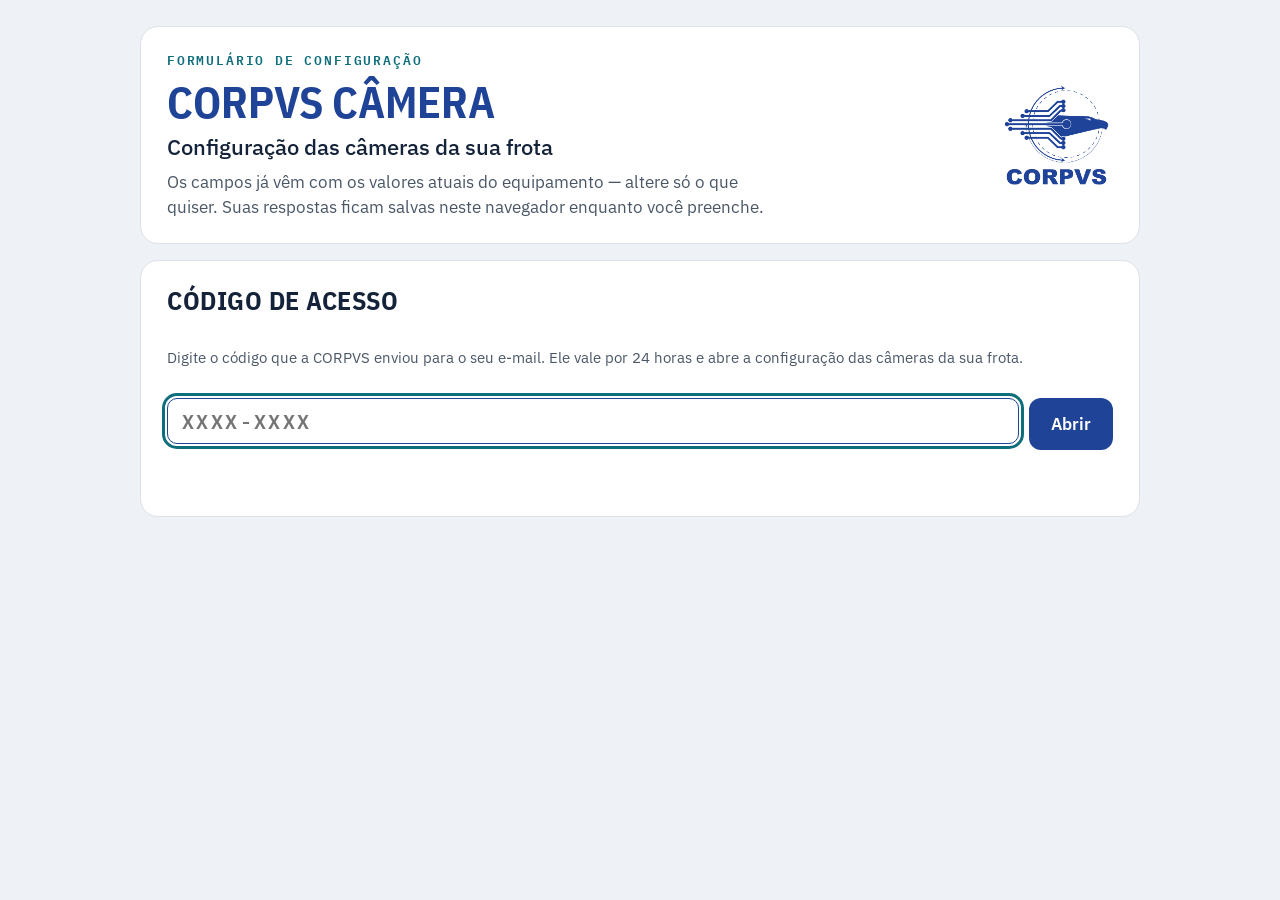
==== camera/index.html @ fdcb8795 "Formulário de câmera: cliente só com câmera não tinha onde configurar ADAS, DSM e gravação Página no" ====
<!doctype html>
<html lang="pt-BR">
<head>
<meta charset="utf-8">
<meta name="viewport" content="width=device-width, initial-scale=1">
<meta name="theme-color" content="#1f4396">
<meta name="robots" content="noindex">
<meta name="referrer" content="no-referrer">
<meta name="description" content="Formulário de configuração da câmera CORPVS.">
<title>CORPVS Câmera — Formulário de Configuração</title>
<link rel="preconnect" href="https://fonts.googleapis.com">
<link rel="preconnect" href="https://fonts.gstatic.com" crossorigin>
<link rel="stylesheet" href="https://fonts.googleapis.com/css2?family=IBM+Plex+Mono:wght@500;600&family=IBM+Plex+Sans:ital,wght@0,400;0,500;0,600;1,400&family=IBM+Plex+Sans+Condensed:wght@700&display=swap">
<link rel="stylesheet" href="../assets/estilo.css">
<style>
  /* Só o que a câmera tem e a telemetria não: a ficha de cada função. */
  .funcao { gap: var(--espaco-m); }
  .funcao__campos { display: grid; gap: var(--espaco-m); grid-template-columns: minmax(0, 1fr); }
  @media (min-width: 560px) { .funcao__campos { grid-template-columns: repeat(auto-fill, minmax(min(100%, 240px), 1fr)); } }
  .funcao__campos .alerta { min-height: 46px; }
  .modulo { font: 600 13px var(--sans); letter-spacing: .06em; text-transform: uppercase; color: var(--teal); }
</style>
</head>
<body>

<div class="pagina">

  <header class="cartao cabecalho">
    <div class="cabecalho__texto">
      <div class="sobretitulo">FORMULÁRIO DE CONFIGURAÇÃO</div>
      <h1>CORPVS CÂMERA</h1>
      <div class="cabecalho__linha2" id="tituloCliente">Configuração das câmeras da sua frota</div>
      <p>Os campos já vêm com os valores atuais do equipamento — altere só o que quiser. Suas respostas ficam salvas neste navegador enquanto você preenche.</p>
    </div>
    <img class="cabecalho__logo" src="../assets/logo.png" alt="CORPVS" width="1766" height="1713">
  </header>

  <!-- ================= ACESSO ================= -->
  <section class="cartao secao acesso" id="telaAcesso">
    <div class="titulo">CÓDIGO DE ACESSO</div>
    <p class="subtitulo">Digite o código que a CORPVS enviou para o seu e-mail. Ele vale por 24 horas e abre
      a configuração das câmeras da sua frota.</p>
    <form class="acesso__linha" id="formAcesso">
      <input class="entrada acesso__codigo" type="text" id="codigo" placeholder="XXXX-XXXX"
             autocomplete="one-time-code" autocapitalize="characters" spellcheck="false" maxlength="12"
             aria-label="Código de acesso">
      <button class="btn" type="submit" id="abrir">Abrir</button>
    </form>
    <p class="dica" id="estadoAcesso" aria-live="polite"></p>
  </section>

  <div id="formulario" class="formulario" hidden>

  <nav class="abas" data-noprint>
    <button class="aba" type="button" data-ir="1" aria-current="true">
      <span class="aba__num">1</span>
      <span class="aba__rot"><b>Identificação</b><span>Responsável · veículos</span></span>
    </button>
    <button class="aba" type="button" data-ir="2" aria-current="false">
      <span class="aba__num">2</span>
      <span class="aba__rot"><b>Estrada (ADAS)</b><span>Colisão · faixa · distância</span></span>
    </button>
    <button class="aba" type="button" data-ir="3" aria-current="false">
      <span class="aba__num">3</span>
      <span class="aba__rot"><b>Motorista (DSM)</b><span>Cansaço · celular · cinto · direção</span></span>
    </button>
    <button class="aba" type="button" data-ir="4" aria-current="false">
      <span class="aba__num">4</span>
      <span class="aba__rot"><b>Gravação</b><span>Microfone · veículo desligado</span></span>
    </button>
  </nav>

  <!-- ================= ETAPA 1 — IDENTIFICAÇÃO ================= -->
  <div id="pagina1" class="folha">
    <section class="cartao secao">
      <div class="titulo">IDENTIFICAÇÃO</div>
      <div class="grade-campos">
        <div class="campo">
          <span>Empresa</span>
          <div class="entrada entrada--fixa" id="nomeCliente"></div>
        </div>
        <label class="campo">
          <span>Responsável</span>
          <input type="text" id="responsavel" placeholder="Seu nome" autocomplete="name">
        </label>
        <label class="campo">
          <span>E-mail</span>
          <input type="email" id="email" placeholder="nome@empresa.com.br" autocomplete="email" required>
          <span class="dica" id="dicaEmail"></span>
        </label>
      </div>

      <!-- Campo-armadilha: fora da tela e sem foco por tabulação.
           Se vier com conteúdo, o envio é descartado do outro lado. -->
      <div class="armadilha" aria-hidden="true">
        <label>Não preencha este campo
          <input type="text" id="armadilha" name="sobrenome_meio" tabindex="-1" autocomplete="off">
        </label>
      </div>
    </section>

    <section class="cartao secao">
      <div class="cabecalho-bloco cabecalho-bloco--quebra">
        <div>
          <div class="titulo">VEÍCULOS</div>
          <div class="subtitulo">A configuração desta página vale para todos os veículos abaixo.</div>
        </div>
        <div class="contador" id="contadorPlacas">—</div>
      </div>
      <div class="placas" id="listaPlacas"></div>
    </section>

    <section class="cartao secao">
      <div>
        <div class="titulo">ALARMES NA CABINE</div>
        <div class="subtitulo">Vale para todas as funções. Ligado, você escolhe função por função nas próximas etapas.</div>
      </div>
      <div id="alarmesCabine"></div>
    </section>

    <div class="rodape-nav rodape-nav--fim" data-noprint>
      <button class="btn" type="button" data-ir="2">Estrada (ADAS) →</button>
    </div>
  </div>

  <!-- ================= ETAPAS 2 a 4 — montadas pelo camera.js ================= -->
  <div id="pagina2" class="folha" hidden>
    <div class="folha" data-modulos="ADAS"></div>
    <div class="rodape-nav" data-noprint>
      <button class="btn btn--fantasma" type="button" data-ir="1">← Identificação</button>
      <button class="btn" type="button" data-ir="3">Motorista (DSM) →</button>
    </div>
  </div>

  <div id="pagina3" class="folha" hidden>
    <div class="folha" data-modulos="DSM VSD"></div>
    <div class="rodape-nav" data-noprint>
      <button class="btn btn--fantasma" type="button" data-ir="2">← Estrada (ADAS)</button>
      <button class="btn" type="button" data-ir="4">Gravação →</button>
    </div>
  </div>

  <div id="pagina4" class="folha" hidden>
    <div class="folha" data-modulos="Gravação"></div>
    <section class="cartao secao">
      <div class="titulo">OBSERVAÇÕES</div>
      <textarea id="observacoes" rows="3" placeholder="Algo mais que devemos saber?"></textarea>
    </section>
    <div class="rodape-nav" data-noprint>
      <button class="btn btn--fantasma" type="button" data-ir="3">← Motorista (DSM)</button>
      <button class="btn" type="button" id="abrirResumo">Revisar e enviar</button>
    </div>
  </div>

  </div>

</div>

<!-- ================= RESUMO ================= -->
<div class="modal" id="modal" hidden role="dialog" aria-modal="true" aria-label="Resumo da configuração">
  <div class="modal__caixa">
    <div class="modal__topo">
      <b>Resumo da configuração</b>
      <button class="fechar" type="button" id="fecharResumo" aria-label="Fechar">×</button>
    </div>
    <div class="modal__corpo" id="corpoResumo"></div>
    <div class="modal__pe">
      <span class="estado" id="estadoEnvio"></span>
      <button class="btn btn--fantasma" type="button" id="copiarResumo">Copiar resumo</button>
      <button class="btn" type="button" id="enviar">Enviar respostas</button>
    </div>
  </div>
</div>

<script src="catalogo.js" defer></script>
<script src="camera.js" defer></script>
</body>
</html>
---- assets/estilo.css ----
/* ------------------------------------------------------------------ *
 * Tokens. Cor, medida e tipografia num lugar só — mexer aqui muda a
 * página inteira, e não há valor de cor solto no meio do documento.
 * ------------------------------------------------------------------ */
:root {
  --azul: #1f4396;
  --azul-escuro: #18357a;
  --azul-claro: #eaf0fa;
  --teal: #0f6e7c;
  --teal-claro: #e6f1f3;
  --texto: #14233a;
  --texto-medio: #4a5767;
  --texto-fraco: #5b6878;
  --fundo: #eef1f5;
  --cartao: #fff;
  --cinza-claro: #f4f6f9;
  --borda: #dbe1e8;
  --borda-campo: #cdd5df;
  --verde: #1f9a6a;
  --verde-fundo: #f3faf6;
  --verde-borda: #9fd6bd;
  --vermelho: #c0392b;
  --alerta: #a4461b;
  --sans: 'IBM Plex Sans', -apple-system, BlinkMacSystemFont, 'Segoe UI', sans-serif;
  --cond: 'IBM Plex Sans Condensed', 'IBM Plex Sans', sans-serif;
  --mono: 'IBM Plex Mono', ui-monospace, Consolas, monospace;
  --raio: 14px;
  --raio-g: 18px;
  --toque: 44px;   /* alvo mínimo de toque */
  /* Espaçamento: entre caixas, dentro da caixa, entre itens pequenos.
     Nenhuma distância entre blocos é escrita solta — muda aqui, muda tudo. */
  --espaco: 16px;
  --espaco-m: 12px;
  --espaco-p: 8px;
}

* { box-sizing: border-box; }
/* Vem antes de tudo: o display de uma classe nossa nunca pode vencer o
   hidden, senão a página escondida continua na tela. */
[hidden] { display: none !important; }
html { -webkit-text-size-adjust: 100%; }
body {
  margin: 0;
  background: var(--fundo);
  color: var(--texto);
  font: 400 17px/1.5 var(--sans);
}
a { color: var(--azul); }
h1, h2, h3 { margin: 0; }
img { display: block; max-width: 100%; height: auto; }
button { font-family: inherit; }

/* Todo input tem largura intrínseca (~20 caracteres) que uma coluna de
   grade respeita — e é assim que um formulário estoura a tela do
   telefone sem ninguém ver. Aqui se permite encolher. */
input, textarea, select { min-width: 0; }

/* Se a fonte condensada não carregar (rede do cliente, modo offline), o
   título cai numa fonte bem mais larga. Quebrar é melhor que vazar. */
h1, .titulo, .titulo--grande { overflow-wrap: anywhere; }

/* Some a seta do input numérico: o valor é digitado ou arrastado. */
input[type=number] { -moz-appearance: textfield; appearance: textfield; }
input::-webkit-outer-spin-button,
input::-webkit-inner-spin-button { -webkit-appearance: none; margin: 0; }

:where(button, input, textarea, [tabindex]):focus-visible {
  outline: 3px solid var(--teal);
  outline-offset: 2px;
}

/* ------------------------------------------------------------------ *
 * Estrutura — mobile-first. As quebras em 640px e 900px só ACRESCENTAM
 * colunas; o telefone é o estado natural do documento, não a exceção.
 * ------------------------------------------------------------------ */
.pagina {
  max-width: 1040px;
  margin: 0 auto;
  padding: var(--espaco) var(--espaco) 48px;
  display: flex;
  flex-direction: column;
  gap: var(--espaco);
}
/* O formulário é um invólucro só para esconder tudo antes do código: as
   caixas dentro dele continuam sendo filhas da .pagina para o espaçamento. */
.formulario { display: contents; }
.folha { display: flex; flex-direction: column; gap: var(--espaco); }
@media (min-width: 640px) {
  .pagina { padding: 26px 20px 56px; }
}

.cartao {
  background: var(--cartao);
  border: 1px solid var(--borda);
  border-radius: var(--raio-g);
  padding: 20px;
}
@media (min-width: 640px) { .cartao { padding: 22px 26px; } }

.secao { display: flex; flex-direction: column; gap: var(--espaco); }
.campos-bloco { display: flex; flex-direction: column; gap: var(--espaco-m); }

.cabecalho {
  display: flex;
  flex-direction: column;
  gap: 18px;
}
.cabecalho__texto { display: flex; flex-direction: column; gap: 8px; }
.sobretitulo {
  font: 600 13px var(--mono);
  letter-spacing: .14em;
  color: var(--teal);
}
.cabecalho h1 {
  font: 700 clamp(30px, 9vw, 44px)/1.05 var(--cond);
  color: var(--azul);
}
.cabecalho__linha2 { font: 500 clamp(18px, 5vw, 22px)/1.3 var(--sans); }
.cabecalho p { margin: 0; color: var(--texto-medio); max-width: 60ch; }
.cabecalho__logo { height: 84px; width: auto; align-self: flex-start; }
@media (min-width: 640px) {
  .cabecalho { flex-direction: row; align-items: center; justify-content: space-between; gap: 24px; }
  .cabecalho__texto { flex: 1; }
  .cabecalho__logo { height: 110px; align-self: center; }
}

/* Regra geral das grades deste arquivo: NENHUM track pode passar da
   largura do contêiner. Coluna "auto" adota a largura mínima do conteúdo
   e vaza para fora do cartão sem rolar a tela — o campo simplesmente
   atravessa a borda. Por isso todo track é minmax(0,1fr) no telefone e
   minmax(min(100%,Xpx),1fr) quando pode haver mais de uma coluna. */

/* Abas das quatro etapas: duas por linha no telefone, quatro no desktop */
.abas { display: grid; gap: 10px; grid-template-columns: minmax(0, 1fr) minmax(0, 1fr); }
@media (min-width: 900px) { .abas { grid-template-columns: repeat(4, minmax(0, 1fr)); } }
.aba {
  display: flex;
  align-items: center;
  gap: 14px;
  min-height: var(--toque);
  padding: 12px 16px;
  border: 1.5px solid var(--azul);
  border-radius: var(--raio);
  background: var(--cartao);
  color: var(--azul);
  text-align: left;
  cursor: pointer;
}
.aba[aria-current="true"] { background: var(--azul); color: #fff; }
.aba__num { font: 700 24px var(--cond); }
.aba__rot { display: flex; flex-direction: column; min-width: 0; }
@media (max-width: 639px) {
  .aba { gap: 10px; padding: 10px 12px; }
  .aba__num { font-size: 20px; }
  .aba__rot b { font-size: 15px; }
  .aba__rot span { display: none; }
}
.aba__rot b { font: 600 16px var(--sans); }
.aba__rot span { font: 400 13px var(--sans); }

/* Títulos de bloco */
.titulo { font: 700 clamp(22px, 6vw, 26px) var(--cond); letter-spacing: .02em; }
.titulo--grande { font-size: clamp(23px, 6.5vw, 28px); line-height: 1.05; }
.subtitulo { font: 400 15px var(--sans); color: var(--texto-medio); }
/* Cabeçalho de bloco: título à esquerda, selo de unidade à direita.
   SEM flex-wrap de propósito. Com wrap, o navegador decide quebrar a
   linha ANTES de tentar encolher o título — o selo desce e cada bloco
   ganha uma faixa inteira de altura à toa. Sem wrap, o título encolhe e
   quebra em duas linhas, que é o comportamento certo aqui.
   Onde o segundo elemento não é um selo estreito (contador de veículos,
   par de botões), usa-se o modificador --quebra. */
.cabecalho-bloco {
  display: flex;
  justify-content: space-between;
  align-items: flex-start;
  gap: 12px;
  flex-wrap: nowrap;
}
.cabecalho-bloco > :first-child { flex: 1 1 auto; min-width: 0; }
.cabecalho-bloco > :first-child + * { flex: 0 0 auto; }
.cabecalho-bloco--quebra { flex-wrap: wrap; }
.numero-bloco { font: 600 13px var(--mono); letter-spacing: .12em; color: var(--texto-fraco); }
.unidade {
  display: flex; flex-direction: column; align-items: center;
  padding: 6px 16px 8px; border-radius: 12px;
  background: var(--azul); color: #fff; flex-shrink: 0;
}
.unidade small { font: 500 11px var(--mono); letter-spacing: .18em; color: #c7d4ee; }
.unidade b { font: 700 clamp(26px, 7vw, 34px)/1 var(--cond); }
.icone-bloco {
  width: 54px; height: 54px; border-radius: 14px; flex-shrink: 0;
  background: var(--teal-claro); color: var(--teal);
  display: flex; align-items: center; justify-content: center;
}

/* Campos */
.grade-campos { display: grid; gap: 12px; grid-template-columns: minmax(0, 1fr); }
@media (min-width: 560px) { .grade-campos { grid-template-columns: repeat(auto-fit, minmax(min(100%, 230px), 1fr)); } }
.campo { display: flex; flex-direction: column; gap: 6px; }
.campo > span:first-child { font: 600 16px var(--sans); }
.campo input[type=text],
.campo input[type=email],
.entrada {
  width: 100%;
  height: 46px;
  border: 1.5px solid var(--borda-campo);
  border-radius: 10px;
  padding: 0 14px;
  font: 400 16px var(--sans);
  color: var(--texto);
  background: var(--cartao);
}
.campo input:focus, .entrada:focus { border-color: var(--azul); }
.dica { font: 400 14px var(--sans); color: var(--texto-fraco); }
.dica--alerta { color: var(--alerta); }
.dica--erro { color: var(--vermelho); font-weight: 600; }
.opcional {
  font: 400 12px var(--mono); font-style: normal; letter-spacing: .06em;
  color: var(--texto-fraco); background: var(--cinza-claro);
  padding: 2px 7px; border-radius: 5px; margin-left: 6px;
}

/* Lista de modelos: mesmo corpo dos campos de texto, com a seta própria
   do sistema — trocar a seta por desenho nosso não ganha nada aqui. */
select.entrada { cursor: pointer; padding-right: 10px; }

/* De onde vieram as faixas. Fica acima da barra porque é a primeira
   pergunta de quem olha para ela: "esses números saíram de onde?" */
.origem-faixas {
  margin: 0;
  padding: 8px 12px;
  border-radius: 8px;
  background: var(--cinza-claro);
  font: 400 14px/1.4 var(--sans);
  color: var(--texto-medio);
}
.origem-faixas b { color: var(--teal); font-weight: 600; }

/* --- Conjuntos de veículos -------------------------------------------- */
.conjuntos { border-left: 3px solid var(--teal); }
.fichas { display: flex; flex-wrap: wrap; gap: 8px; }
.ficha {
  display: flex; align-items: stretch;
  border: 1.5px solid var(--borda-campo);
  border-radius: 10px;
  overflow: hidden;
  background: var(--cartao);
}
.ficha--ativa { border-color: var(--azul); background: var(--azul); }
.ficha__nome {
  min-height: var(--toque);
  padding: 0 14px;
  border: 0; background: none; cursor: pointer;
  font: 600 15px var(--sans); color: var(--azul);
  max-width: 60vw; overflow: hidden; text-overflow: ellipsis; white-space: nowrap;
}
.ficha--ativa .ficha__nome { color: #fff; }
.ficha__tira {
  width: 38px; border: 0; cursor: pointer;
  background: none; color: var(--texto-fraco);
  font-size: 20px; line-height: 1;
  border-left: 1.5px solid var(--borda-campo);
}
.ficha--ativa .ficha__tira { color: #c7d4ee; border-left-color: rgba(255,255,255,.35); }
.ficha__tira:hover { color: var(--vermelho); background: #fdf1ec; }
.ficha--ativa .ficha__tira:hover { color: #fff; background: rgba(255,255,255,.18); }

/* Qual conjunto está sendo editado. Presa no topo enquanto se rola. */
.editando {
  position: sticky; top: 0; z-index: 5;
  display: flex; align-items: center; gap: 8px; width: 100%;
  min-height: var(--toque); padding: 8px 14px;
  border: 0; border-radius: 10px;
  background: var(--azul); color: #fff;
  font: 400 14px var(--sans); text-align: left; cursor: pointer;
  box-shadow: 0 4px 12px rgba(20, 35, 58, .18);
}
.editando b { font-weight: 600; min-width: 0; overflow: hidden; text-overflow: ellipsis; white-space: nowrap; }
.editando span { flex: 0 0 auto; opacity: .8; font-size: 13px; }
.editando span:last-child { margin-left: auto; }

/* Sinal de troca: o conteúdo pisca ao mudar de conjunto, senão parece
   que nada aconteceu — a página de baixo tem a mesma cara. */
@keyframes trocou { from { opacity: .25; transform: translateY(6px); } to { opacity: 1; transform: none; } }
@keyframes chegou { 0% { transform: scale(.85); } 60% { transform: scale(1.06); } 100% { transform: none; } }
.trocou { animation: trocou .3s ease-out; }
.ficha--nova { animation: chegou .35s ease-out; }

/* Resposta ao toque: o botão afunda enquanto é pressionado. */
.btn:active, .btn-adicionar:active, .ficha__nome:active, .ficha__tira:active,
.aba:active, .editando:active, .cambio button:active { transform: scale(.96); }
.btn, .btn-adicionar, .ficha, .aba, .editando, .cambio button { transition: transform .08s, background-color .15s; }

@media (prefers-reduced-motion: reduce) {
  .trocou, .ficha--nova { animation: none; }
}

/* Campo fora do intervalo permitido. A borda vermelha sozinha não
   comunica a quem não enxerga cor — por isso vem sempre acompanhada da
   mensagem em .dica--erro, que o leitor de tela anuncia. */
.campo--erro .medida,
.campo--erro input { border-color: var(--vermelho); }
.campo--erro .medida input { border-color: transparent; }

/* Marca de valor alterado pelo cliente: o que ele mexeu de propósito
   precisa se distinguir do que ficou como veio. */
.marca-alterado {
  font: 600 11px var(--mono); letter-spacing: .08em;
  color: var(--teal); background: var(--teal-claro);
  padding: 2px 7px; border-radius: 5px; margin-left: 8px;
  white-space: nowrap;
}

/* Campo-armadilha: fora da tela, nunca visível, nunca focável por
   tabulação. display:none não serve — robô que lê o CSS pula o campo. */
.armadilha {
  position: absolute;
  left: -9999px;
  width: 1px; height: 1px;
  overflow: hidden;
}


/* Campo numérico com sufixo de unidade */
.medida {
  display: flex;
  height: 46px;
  border: 1.5px solid var(--borda-campo);
  border-radius: 10px;
  overflow: hidden;
  background: var(--cartao);
}
.medida input {
  flex: 1; min-width: 0; border: 0; outline: none; background: transparent;
  padding: 0 14px; font: 500 18px var(--mono); color: var(--texto);
}
.medida__unidade {
  display: flex; align-items: center; padding: 0 14px;
  background: #eef2f7; border-left: 1.5px solid var(--borda-campo);
  font: 600 14px var(--mono); color: var(--azul);
}
.medida[data-desligado="1"] { background: #f1f3f6; }
.medida[data-desligado="1"] input { color: var(--texto-fraco); }

textarea {
  width: 100%;
  border: 1.5px solid var(--borda-campo);
  border-radius: 10px;
  padding: 12px 14px;
  font: 400 17px/1.5 var(--sans);
  color: var(--texto);
  resize: vertical;
}

/* Botões */
.btn {
  min-height: var(--toque);
  height: 52px;
  padding: 0 22px;
  border: 0;
  border-radius: 12px;
  background: var(--azul);
  color: #fff;
  font: 600 17px var(--sans);
  cursor: pointer;
}
.btn:hover { background: var(--azul-escuro); }
.btn--fantasma { background: var(--cartao); color: var(--azul); border: 1.5px solid var(--azul); }
.btn--fantasma:hover { background: var(--azul-claro); }
.btn--pequeno { height: 40px; padding: 0 14px; font-size: 14px; border-radius: 8px;
  background: var(--cartao); color: var(--azul); border: 1.5px solid var(--borda-campo); }
.btn[disabled] { opacity: .6; cursor: default; }
.rodape-nav { display: flex; gap: 12px; flex-wrap: wrap; justify-content: space-between; }
.rodape-nav--fim { justify-content: flex-end; }
.rodape-nav .btn { flex: 1 1 auto; }
@media (min-width: 560px) { .rodape-nav .btn { flex: 0 0 auto; } }

/* --- Veículos: cartão empilhado no telefone, linha no desktop --------- */
/* --- Frota: uma linha por placa ------------------------------------- */
.acoes-frota { display: flex; gap: 8px; flex-wrap: wrap; }
.placas { display: flex; flex-direction: column; gap: 8px; }
.placa-linha {
  display: grid; gap: 8px 12px; align-items: center;
  /* No telefone: placa e grupo em cima, câmbio embaixo com a largura toda —
     lado a lado, "Automático" não cabe a 360px. */
  grid-template-columns: minmax(0, 1fr) 128px;
  grid-template-areas: "id grupo" "cambio cambio";
  padding: 10px 12px;
  border: 1px solid var(--borda); border-radius: 12px; background: var(--cinza-claro);
}
.placa-linha--pendente { border-color: #e9b48f; background: #fdf6f1; }
.placa-linha__id { grid-area: id; display: flex; flex-direction: column; min-width: 0; }
.placa-linha__id b { font: 600 17px var(--mono); color: var(--texto); }
.placa-linha__id span { font: 400 13px var(--sans); color: var(--texto-fraco); overflow: hidden; text-overflow: ellipsis; white-space: nowrap; }
.placa-linha .cambio { grid-area: cambio; height: 42px; }
.placa-linha .cambio button { padding: 0 8px; font-size: 14px; }
.placa-linha__grupo { grid-area: grupo; height: 42px; min-width: 0; }
@media (min-width: 720px) {
  .placa-linha {
    grid-template-columns: minmax(0, 1fr) 220px 200px;
    grid-template-areas: "id cambio grupo";
  }
}
.contador--alerta { color: var(--alerta); background: #fdf1ec; }
.resumo-grupos { display: flex; flex-direction: column; gap: 4px; }
.resumo-grupos__linha { display: flex; justify-content: space-between; gap: 12px; font: 400 14px var(--sans); color: var(--texto-medio); }
.resumo-grupos__linha b { color: var(--texto); font-weight: 600; }
.placas-do-grupo { margin: 0; font: 500 14px/1.5 var(--mono); color: var(--texto-medio); overflow-wrap: anywhere; }
.entrada--fixa { display: flex; align-items: center; height: auto; min-height: 46px; padding: var(--espaco-p) 14px;
  background: var(--cinza-claro); font: 500 15px/1.3 var(--sans); }

/* --- Acesso ----------------------------------------------------------- */
.acesso__linha { display: flex; gap: 10px; flex-wrap: wrap; }
.acesso__codigo { flex: 1 1 200px; min-width: 0; font: 600 20px var(--mono); letter-spacing: .12em; text-transform: uppercase; }

/* --- Ranking ---------------------------------------------------------- */
.explica-regra { display: flex; flex-direction: column; gap: 8px; font: 400 16px/1.5 var(--sans); color: var(--texto-medio); }
.explica-regra p { margin: 0; }
.explica-regra b { color: var(--texto); }
.explica-regra__exemplo { padding: 10px 14px; border-radius: 10px; background: var(--azul-claro); color: var(--azul); }
.regras__bloco { display: flex; flex-direction: column; gap: var(--espaco-p); }
.regras__grupo { font: 600 13px var(--sans); letter-spacing: .06em; text-transform: uppercase; color: var(--teal); }
.regra { display: flex; flex-direction: column; gap: 8px; }
.regra--ligada .regra__liga { border-color: var(--azul); }
.regra__valores { display: flex; flex-wrap: wrap; align-items: center; gap: 6px; padding: 0 4px; font: 400 15px var(--sans); color: var(--texto-medio); }
.regra__numero { width: 56px; height: 40px; padding: 0 8px; text-align: center; font: 600 16px var(--mono); }
.regra .dica { margin: 0; }

.cambio { display: flex; border: 1.5px solid var(--borda-campo); border-radius: 10px; overflow: hidden; height: 46px; }
.cambio button {
  flex: 1; border: 0; padding: 0 14px; cursor: pointer;
  background: var(--cartao); color: var(--texto-medio);
  font: 500 15px var(--sans); white-space: nowrap;
}
.cambio button[aria-pressed="true"] { background: var(--azul); color: #fff; }
.contador {
  font: 600 15px var(--mono); color: var(--azul);
  background: var(--azul-claro); padding: 8px 14px; border-radius: 8px; white-space: nowrap;
}
.btn-adicionar {
  display: inline-flex; align-items: center; gap: 10px;
  min-height: var(--toque); padding: 0 18px;
  border-radius: 10px; border: 1.5px dashed var(--azul);
  background: #f5f8fd; color: var(--azul);
  font: 600 16px var(--sans); cursor: pointer;
}
.btn-adicionar:hover { background: var(--azul-claro); }

/* --- Barra de faixas de RPM ------------------------------------------- */
.barra {
  position: relative;
  height: 56px;
  border-radius: 12px;
  background: #e9edf2;
  touch-action: none;          /* o arrasto é nosso, não do scroll */
  overflow: visible;
}
.barra__faixa { position: absolute; top: 0; bottom: 0; }

/* No telefone as seis alças ficam a ~16px uma da outra (4000 RPM em
   ~330px). Com o alvo de 44px do desktop elas viram um bloco branco
   sobreposto e escondem as faixas coloridas. Aqui o alvo encolhe para
   30px e o pino para 8px — quem precisa de precisão usa os campos
   numéricos logo abaixo. */
.barra__alca {
  position: absolute;
  top: -10px; bottom: -10px;
  width: 30px;
  margin-left: -15px;
  cursor: ew-resize;
  display: flex; align-items: center; justify-content: center;
  touch-action: none;
  background: none; border: 0; padding: 0;
}
.barra__alca::before {
  content: "";
  width: 8px; height: 100%;
  border-radius: 5px;
  background: var(--cartao);
  border: 2px solid var(--azul);
  box-shadow: 0 1px 4px rgba(20, 35, 58, .25);
}
@media (min-width: 640px) {
  .barra__alca { width: var(--toque); margin-left: calc(var(--toque) / -2); }
  .barra__alca::before { width: 14px; border-radius: 7px; }
}
.barra__alca[data-arrastando="1"]::before { background: var(--azul); }
.marcas { position: relative; height: 20px; }
.marcas span {
  position: absolute; transform: translateX(-50%);
  font: 500 12px var(--mono); color: var(--texto-fraco);
}
.faixas { display: grid; gap: 10px; grid-template-columns: minmax(0, 1fr); }
@media (min-width: 640px) { .faixas { grid-template-columns: repeat(auto-fill, minmax(min(100%, 290px), 1fr)); } }
/* No telefone a linha da faixa vira duas: o nome ocupa a largura toda e
   os dois limites vêm embaixo. Numa linha só, "Amarela" e "Vermelha"
   sobram da coluna e são cobertos pelo campo seguinte — texto cortado no
   meio, sem aviso nenhum. */
.faixa {
  display: grid;
  grid-template-columns: 14px minmax(0, 1fr) 10px minmax(0, 1fr);
  grid-template-areas:
    "cor nome nome nome"
    "cor ini  tra  fim";
  gap: 8px;
  align-items: center;
  padding: 10px 12px;
  border-radius: 10px;
  background: var(--cinza-claro);
}
.faixa__cor { grid-area: cor; width: 14px; height: 100%; min-height: 34px; border-radius: 4px; align-self: stretch; }
.faixa__ini { grid-area: ini; }
.faixa__tra { grid-area: tra; }
.faixa__fim { grid-area: fim; }
@media (min-width: 640px) {
  .faixa {
    grid-template-columns: 14px minmax(0, 1fr) 80px 10px 80px;
    grid-template-areas: "cor nome ini tra fim";
  }
  .faixa__cor { height: 34px; align-self: center; }
}
.faixa__nome { grid-area: nome; display: flex; flex-direction: column; min-width: 0; }
.faixa__nome b { font: 600 16px var(--sans); }
.faixa__nome span { font: 400 12px var(--sans); color: var(--texto-medio); }
.faixa input {
  height: 40px; width: 100%; min-width: 0;
  border: 1.5px solid var(--borda-campo); border-radius: 8px;
  padding: 0 8px; text-align: center;
  font: 500 16px var(--mono); color: var(--texto); background: var(--cartao);
}
.faixa input:disabled { background: #e7ebf0; color: var(--texto-fraco); }
.faixa__tra { text-align: center; color: var(--texto-fraco); }
.nota-italico { font: italic 400 15px/1.45 var(--sans); color: var(--texto-medio); }
.caixa-fixa {
  display: flex; flex-direction: column; gap: 8px;
  padding: 14px 16px; border-radius: 10px; background: var(--cinza-claro);
}
.etiqueta {
  font: 600 12px var(--mono); letter-spacing: .08em; color: var(--texto-medio);
  background: #e3e9f1; padding: 3px 8px; border-radius: 6px;
}

/* --- Blocos da página 2 ----------------------------------------------- */
.blocos { display: grid; gap: var(--espaco); grid-template-columns: minmax(0, 1fr); }
@media (min-width: 900px) { .blocos { grid-template-columns: repeat(auto-fit, minmax(min(100%, 430px), 1fr)); } }
/* --- Alertas sonoros -------------------------------------------------- */
.alertas { display: grid; gap: 10px; grid-template-columns: minmax(0, 1fr); }
@media (min-width: 560px) { .alertas { grid-template-columns: repeat(auto-fill, minmax(min(100%, 280px), 1fr)); } }
.alerta {
  display: flex; align-items: center; justify-content: space-between; gap: 14px;
  min-height: 60px; padding: 10px 16px;
  border: 1.5px solid var(--borda); border-radius: 12px;
  background: var(--cartao); cursor: pointer; text-align: left;
}
.alerta[aria-checked="true"] { background: var(--verde-fundo); border-color: var(--verde-borda); }
.alerta__rot { display: flex; flex-direction: column; gap: 2px; flex: 1; min-width: 0; }
.alerta__rot b { font: 600 16px var(--sans); color: var(--texto); }
.alerta__rot span { font: 400 13px var(--sans); color: var(--texto-medio); }
.chave { width: 52px; height: 30px; border-radius: 15px; background: #c3ccd7; position: relative; flex-shrink: 0; }
.chave::after {
  content: ""; position: absolute; top: 3px; left: 3px;
  width: 24px; height: 24px; border-radius: 50%;
  background: #fff; box-shadow: 0 1px 3px rgba(20, 35, 58, .3);
  transition: left .12s ease;
}
.alerta[aria-checked="true"] .chave { background: var(--verde); }
.alerta[aria-checked="true"] .chave::after { left: 25px; }

/* --- Modal do resumo -------------------------------------------------- */
.modal {
  position: fixed; inset: 0; z-index: 10;
  background: rgba(20, 35, 58, .55);
  display: flex; align-items: center; justify-content: center;
  padding: 12px;
}
.modal[hidden] { display: none; }
.modal__caixa {
  background: var(--cartao); border-radius: var(--raio-g);
  width: 100%; max-width: 720px; max-height: 92vh;
  display: flex; flex-direction: column; overflow: hidden;
}
.modal__topo, .modal__pe {
  padding: 16px 20px; display: flex; gap: 12px; align-items: center; flex-wrap: wrap;
}
.modal__topo { border-bottom: 1px solid #e6eaef; justify-content: space-between; }
.modal__topo b { font: 700 clamp(21px, 5.5vw, 26px) var(--cond); color: var(--azul); }
.modal__corpo { padding: 16px 20px; overflow: auto; display: flex; flex-direction: column; gap: 16px; }
.modal__pe { border-top: 1px solid #e6eaef; justify-content: flex-end; }
.modal__pe .btn { flex: 1 1 auto; }
@media (min-width: 560px) {
  .modal__topo, .modal__corpo, .modal__pe { padding-left: 28px; padding-right: 28px; }
  .modal__pe .btn { flex: 0 0 auto; }
}
.fechar {
  width: var(--toque); height: var(--toque); border-radius: 10px;
  border: 1.5px solid var(--borda); background: var(--cartao);
  color: var(--texto-fraco); font-size: 22px; cursor: pointer; flex-shrink: 0;
}
/* Lista do que falta antes de enviar. Fica no topo do resumo porque o
   cliente precisa ver o motivo ANTES de procurar o botão que não
   responde — botão desabilitado sem explicação é o que gera ligação. */
.pendencias {
  padding: 14px 16px;
  border-radius: 10px;
  background: #fdf1ec;
  border-left: 3px solid var(--vermelho);
}
.pendencias b { display: block; font: 600 16px var(--sans); color: var(--vermelho); margin-bottom: 6px; }
.pendencias ul { margin: 0; padding-left: 20px; }
.pendencias li { font: 400 15px/1.5 var(--sans); color: var(--texto); }

/* Placar do que saiu do padrão. */
.placar {
  padding: 12px 14px;
  border-radius: 10px;
  background: var(--teal-claro);
  border-left: 3px solid var(--teal);
  font: 600 15px var(--sans);
  color: var(--teal);
}
.placar--vazio {
  background: var(--cinza-claro);
  border-left-color: var(--borda-campo);
  color: var(--texto-medio);
  font-weight: 400;
}

.grupo-resumo { display: flex; flex-direction: column; gap: 6px; }
.linha-resumo--alterado { background: #f2fbf8; }
.linha-resumo--alterado span:last-child { color: var(--teal); font-weight: 600; }
.grupo-resumo > b { font: 600 13px var(--mono); letter-spacing: .12em; color: var(--teal); }
.linha-resumo {
  display: flex; justify-content: space-between; gap: 16px;
  padding: 6px 0; border-bottom: 1px solid #eef1f5;
  font: 400 16px var(--sans);
}
.linha-resumo span:last-child { font: 500 15px var(--mono); color: var(--texto-medio); text-align: right; }
.estado { flex: 1 1 100%; font: 400 15px/1.4 var(--sans); color: var(--alerta); }
.estado[data-ok="1"] { color: #1f7a4f; }
@media (min-width: 560px) { .estado { flex: 1 1 200px; } }

@media print {
  [data-noprint] { display: none !important; }
  body { background: #fff; }
  .cartao { border-color: #ccc; break-inside: avoid; }
}
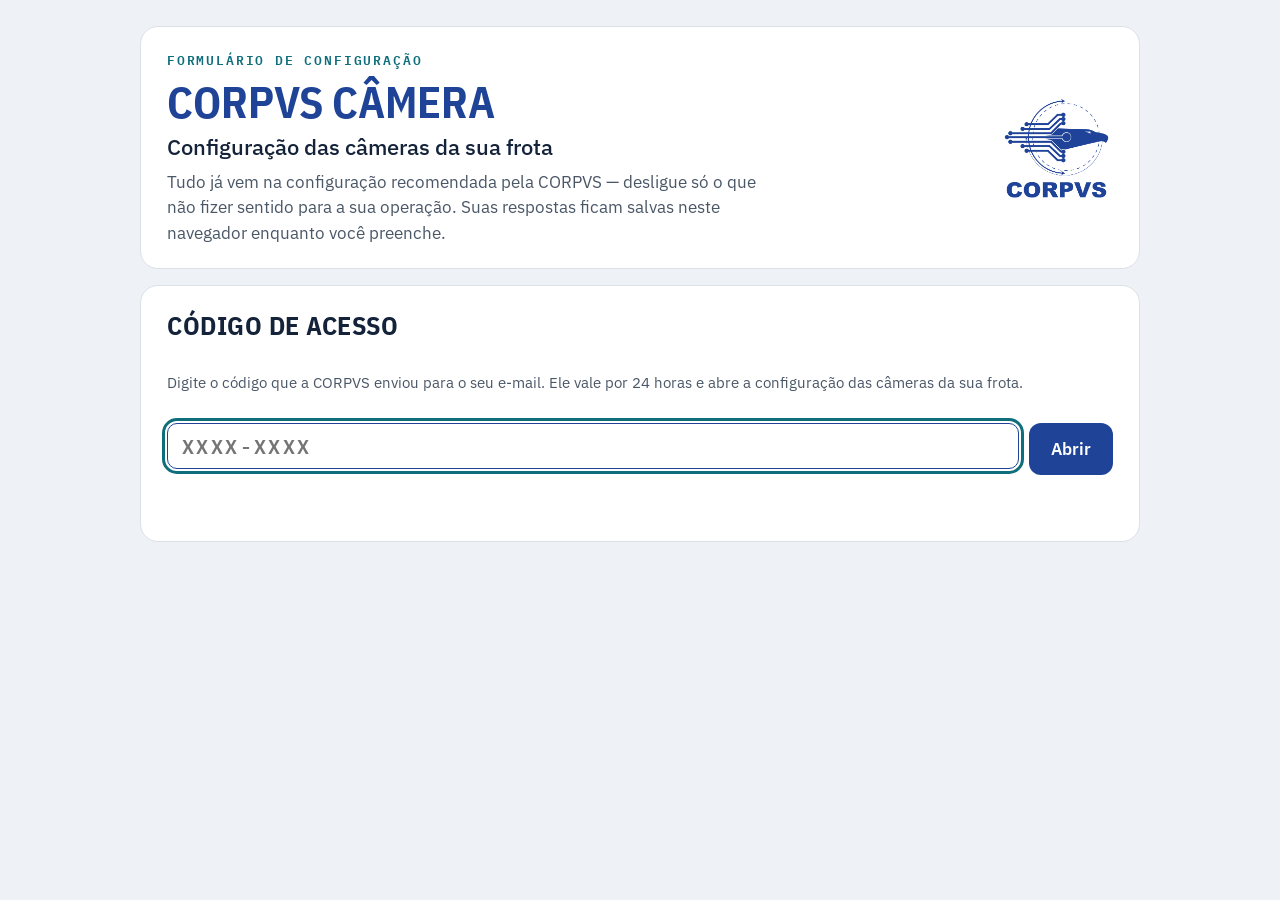
==== commit 26bb70c9: "Câmera: texto diz que os valores são a recomendação da CORPVS, não o estado do equipamento" ====
--- a/camera/index.html
+++ b/camera/index.html
@@ -30,7 +30,7 @@
       <div class="sobretitulo">FORMULÁRIO DE CONFIGURAÇÃO</div>
       <h1>CORPVS CÂMERA</h1>
       <div class="cabecalho__linha2" id="tituloCliente">Configuração das câmeras da sua frota</div>
-      <p>Os campos já vêm com os valores atuais do equipamento — altere só o que quiser. Suas respostas ficam salvas neste navegador enquanto você preenche.</p>
+      <p>Tudo já vem na configuração recomendada pela CORPVS — desligue só o que não fizer sentido para a sua operação. Suas respostas ficam salvas neste navegador enquanto você preenche.</p>
     </div>
     <img class="cabecalho__logo" src="../assets/logo.png" alt="CORPVS" width="1766" height="1713">
   </header>
